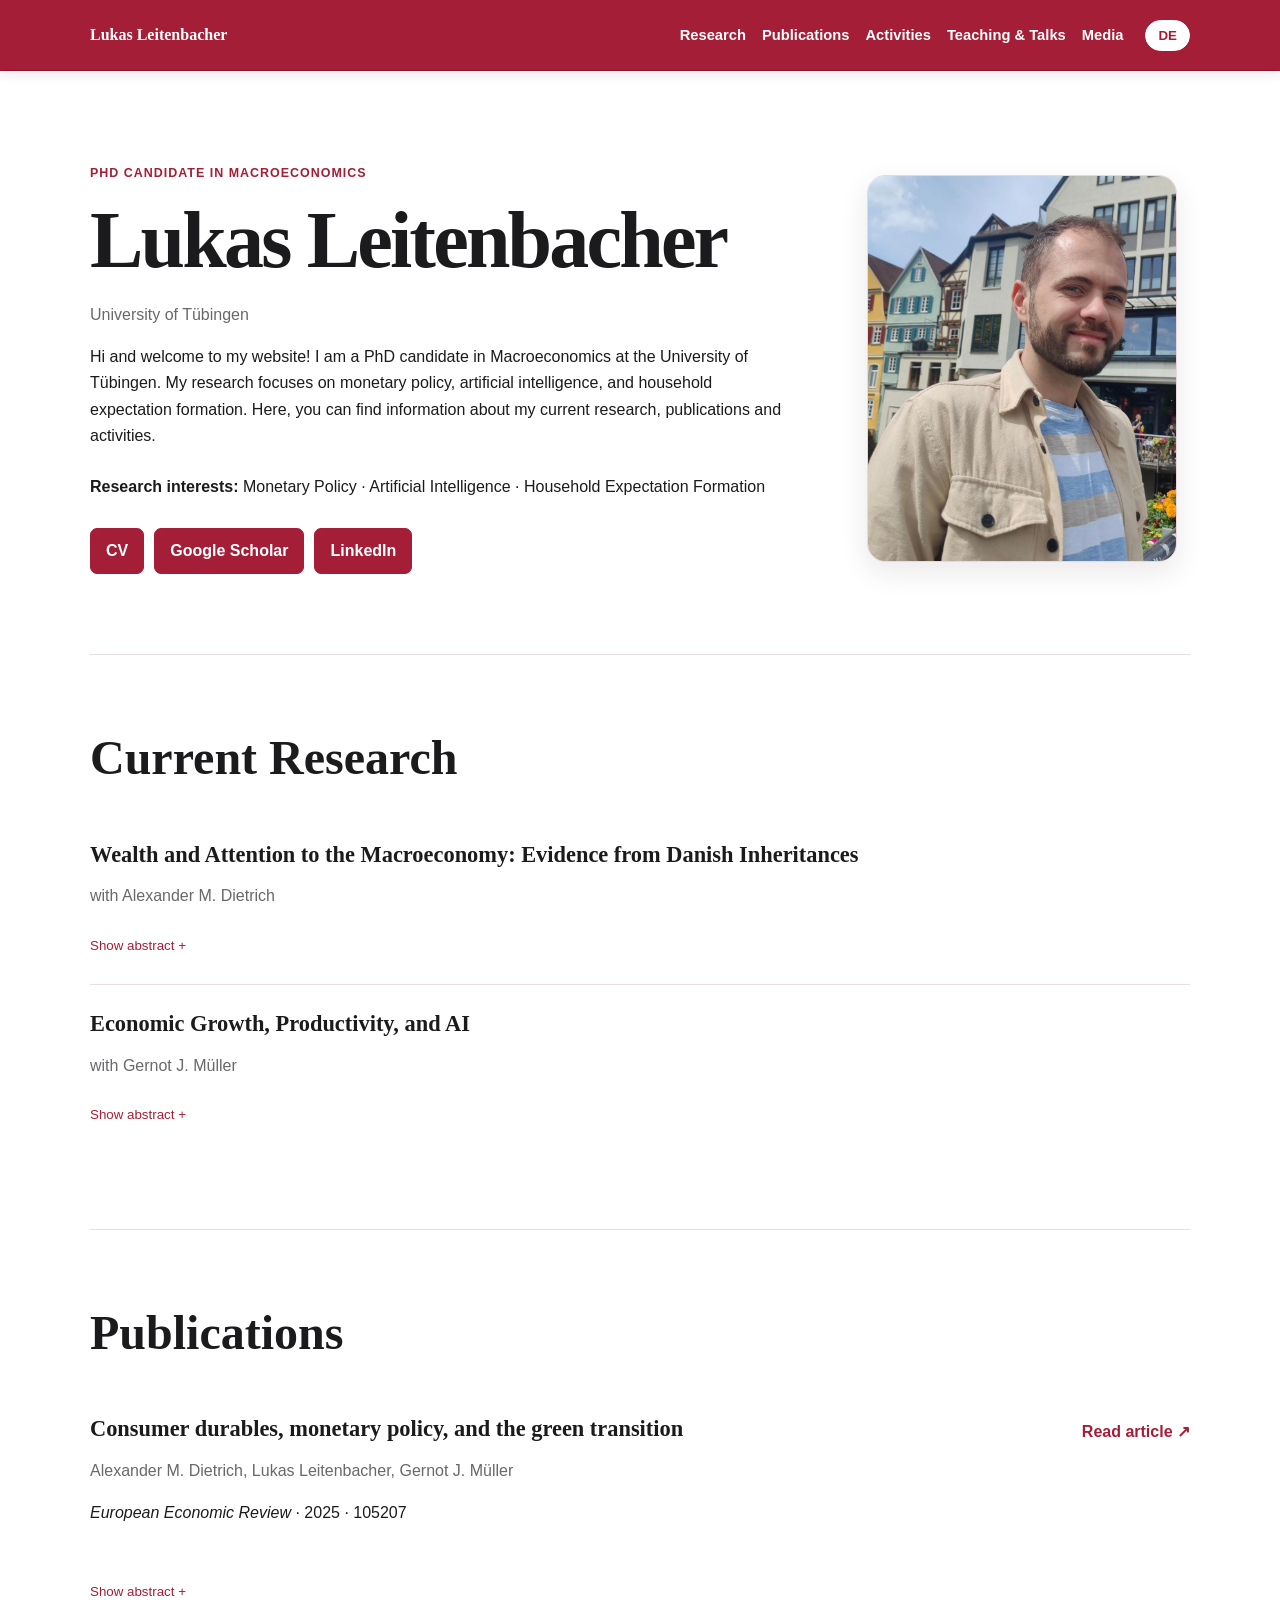
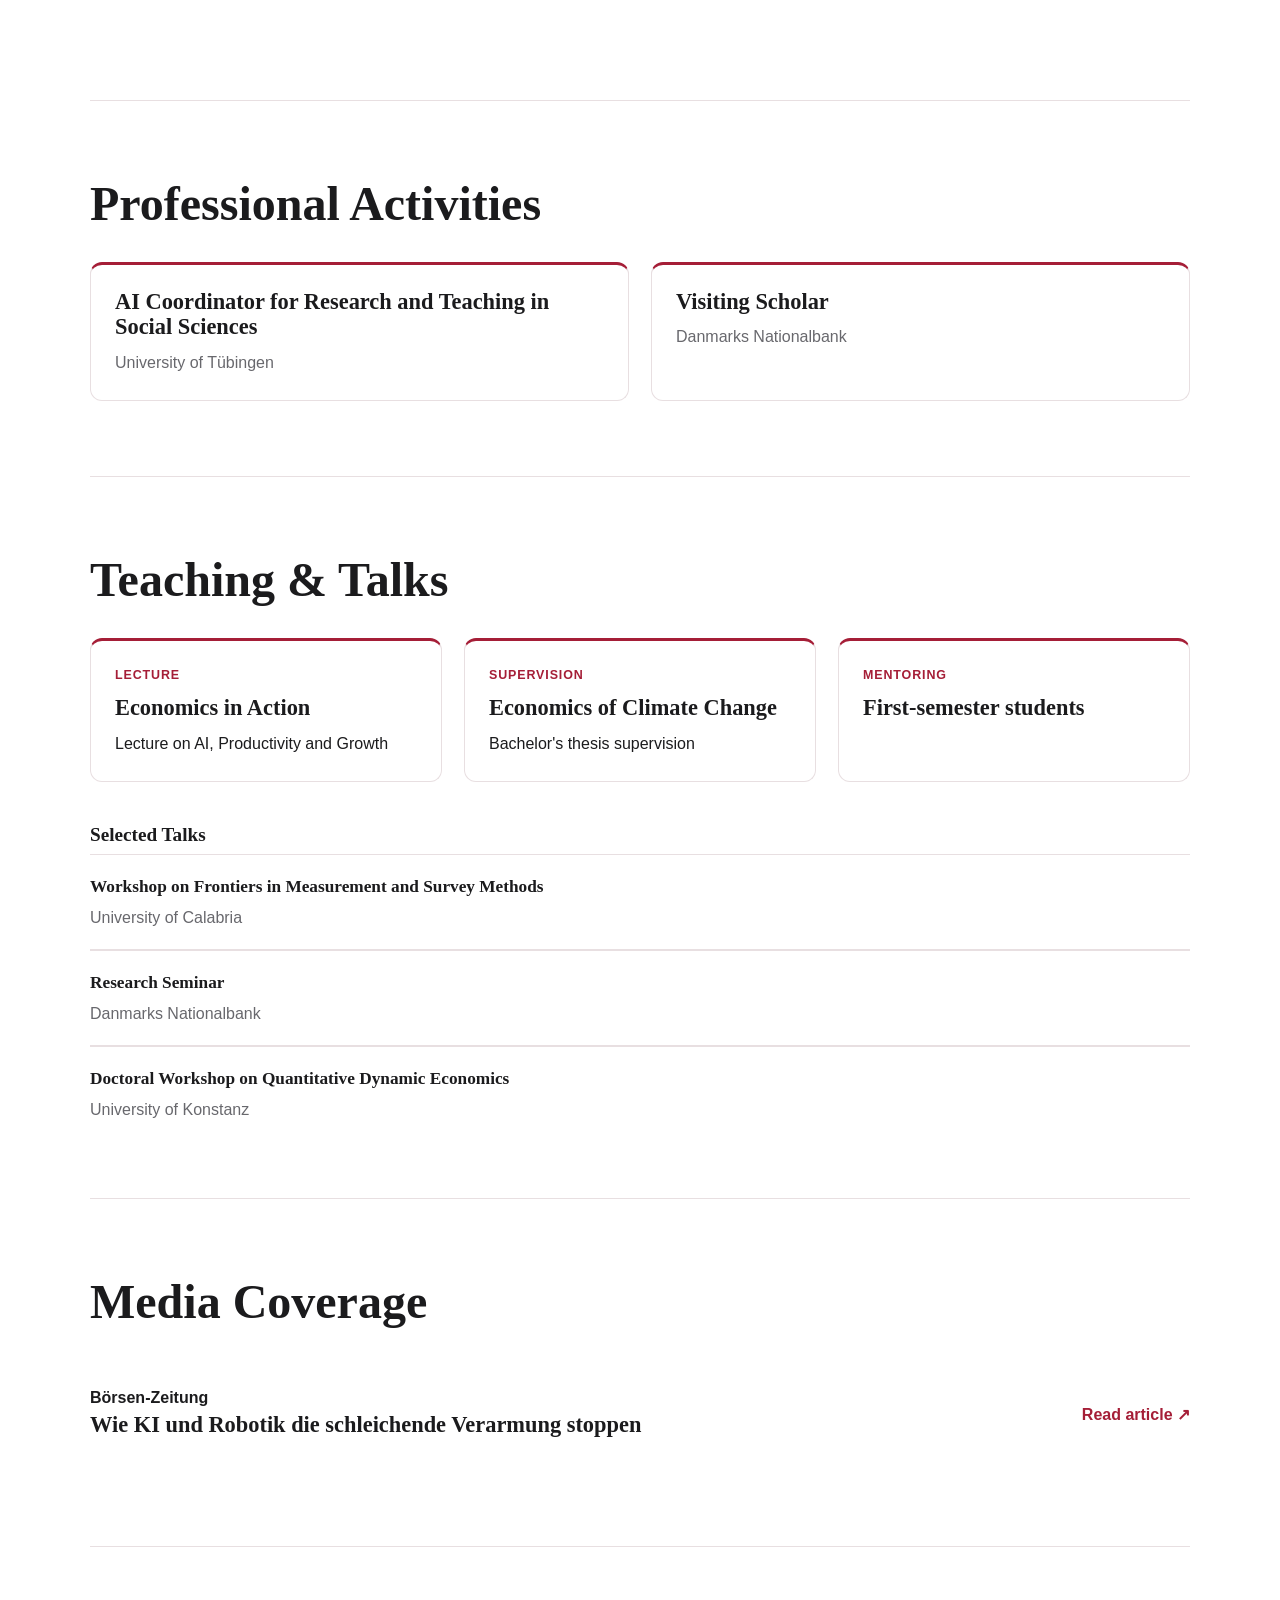
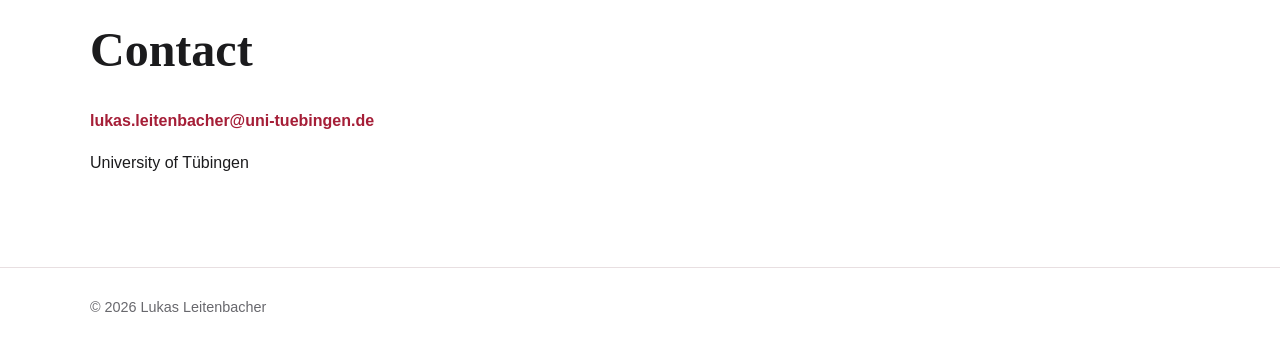
==== index.html @ 8b15e3e2 "Add files via upload" ====
<!DOCTYPE html><html lang="en"><head><meta charset="UTF-8"><meta name="viewport" content="width=device-width,initial-scale=1"><title>Lukas Leitenbacher | Macroeconomics</title><link rel="stylesheet" href="styles.css"></head><body><header><div class="wrap nav"><a class="brand" href="#top">Lukas Leitenbacher</a><nav><a href="#research" data-i18n="research">Research</a><a href="#publications" data-i18n="publications">Publications</a><a href="#activities" data-i18n="activitiesNav">Activities</a><a href="#teaching" data-i18n="teachingTalks">Teaching &amp; Talks</a><a href="#media" data-i18n="media">Media</a></nav><button id="lang">DE</button></div></header><main id="top"><section class="hero wrap"><div><p class="eyebrow" data-i18n="role">PhD Candidate in Macroeconomics</p><h1>Lukas Leitenbacher</h1><p class="muted" data-i18n="uni">University of Tübingen</p><p data-i18n="intro">Hi and welcome to my website! I am a PhD candidate in Macroeconomics at the University of Tübingen. My research focuses on monetary policy, artificial intelligence, and household expectation formation. Here, you can find information about my current research, publications and activities.</p><p class="interests"><strong data-i18n="interests">Research interests:</strong> <span data-i18n="i1">Monetary Policy</span> · <span data-i18n="i2">Artificial Intelligence</span> · <span data-i18n="i3">Household Expectation Formation</span></p><div class="buttons"><a class="btn primary" href="cv.pdf">CV</a><a class="btn primary" href="https://scholar.google.com/citations?user=tDDZ3VgAAAAJ&hl=de" target="_blank" rel="noopener noreferrer">Google Scholar</a><a class="btn primary" href="https://www.linkedin.com/in/lukas-leitenbacher/" target="_blank" rel="noopener noreferrer">LinkedIn</a></div></div><div class="photo"><img src="portrait.jpg" alt="Portrait of Lukas Leitenbacher"></div></section><section class="section wrap" id="research"><h2>Current Research</h2><article><h3>Wealth and Attention to the Macroeconomy: Evidence from Danish Inheritances</h3><p class="muted"><span data-i18n="with">with</span> Alexander M. Dietrich</p><button class="abstract-btn" data-i18n="show">Show abstract</button><div class="abstract" hidden><p class="en">Do wealthier households pay more attention to macroeconomic developments? This paper provides causal evidence on the role of personal wealth in shaping the accuracy of inflation forecasts. We combine household expectations data from Denmark with administrative records on wealth and exploit quasi-random variation in the timing of inheritances as an instrument for personal assets. Guided by a parsimonious rational inattention model, we interpret the size of inflation forecast errors as a proxy for households’ attention to inflation. Instrumental variable estimates show that exogenous, inheritance-related increases in assets reduce absolute forecast errors by about 0.3 percentage points. Our findings highlight wealth as a key determinant of heterogeneity in macroeconomic expectations formation with implications for monetary policy and household finance.</p><p class="de" hidden>Achten wohlhabende Haushalte stärker auf makroökonomische Entwicklungen? Diese Studie liefert kausale Evidenz dafür, wie persönliches Vermögen die Genauigkeit von Inflationserwartungen beeinflusst. Wir verbinden Haushaltsbefragungen aus Dänemark mit administrativen Vermögensdaten und nutzen quasi-zufällige Unterschiede im Zeitpunkt von Erbschaften als Instrument für das persönliche Vermögen. Auf Grundlage eines Modells rationaler Unaufmerksamkeit interpretieren wir die Größe von Inflationsprognosefehlern als Maß für die Aufmerksamkeit gegenüber Inflation. Die IV-Schätzungen zeigen, dass exogene, erbbedingte Vermögenszuwächse absolute Prognosefehler um etwa 0,3 Prozentpunkte reduzieren. Die Ergebnisse unterstreichen Vermögen als wichtigen Treiber heterogener makroökonomischer Erwartungsbildung – mit Implikationen für Geldpolitik und Haushaltsfinanzen.</p></div></article><article><h3>Economic Growth, Productivity, and AI</h3><p class="muted"><span data-i18n="with">with</span> Gernot J. Müller</p><button class="abstract-btn" data-i18n="show">Show abstract</button><div class="abstract" hidden><p class="en">We quantify the automation potential of artificial intelligence and its implications for long-run growth in Germany. Using large reasoning models and occupation-level task data, we project that 77% of current labor volume could be fully automated by AI until 2060. In an endogenous growth model, we show that continued automation is necessary to offset demographic headwinds and maintain current living standards, while restoring Germany&apos;s historical rate of per capita growth requires automation of about 3% per year. The AI-based projection exceeds this threshold, raising long-run growth above its historical trend and increasing GDP per capita by around 50% relative to a trend-recovery scenario.</p><p class="de" hidden>Wir quantifizieren das Automatisierungspotenzial künstlicher Intelligenz und dessen Auswirkungen auf das langfristige Wachstum in Deutschland. Mithilfe von KI-gestützten Reasoning-Modellen und tätigkeitsbezogener Berufsdaten prognostizieren wir, dass bis 2060 rund 77% des heutigen Arbeitsvolumens vollständig durch KI automatisierbar sind. In einem endogenen Wachstumsmodell zeigen wir, dass fortgesetzte Automatisierung notwendig ist, um demografischen Gegenwind auszugleichen und den heutigen Lebensstandard zu halten. Um Deutschlands historisches Pro-Kopf-Wachstum wieder zu erreichen, wäre eine Automatisierungsrate von etwa 3% pro Jahr erforderlich. Unsere KI-basierte Projektion liegt über dieser Schwelle und hebt das langfristige Wachstum über seinen historischen Trend; das BIP pro Kopf steigt dabei um rund 50% gegenüber einem Szenario bloßer Trendrückkehr.</p></div></article></section><section class="section wrap" id="publications"><h2 data-i18n="publications">Publications</h2><article class="publication-row"><div><h3>Consumer durables, monetary policy, and the green transition</h3><p class="muted">Alexander M. Dietrich, Lukas Leitenbacher, Gernot J. Müller</p><p><em>European Economic Review</em> · 2025 · 105207</p></div><a class="article-link" href="https://www.sciencedirect.com/science/article/pii/S0014292125002570" target="_blank" rel="noopener noreferrer" data-i18n="read">Read article ↗</a><button class="abstract-btn" data-i18n="show">Show abstract</button><div class="abstract" hidden><p class="en">As part of the green transition, the European cap-and-trade scheme for CO2 emissions will be extended to include consumer durables. We propose a New Keynesian model that features both “brown” and “green” durable goods, and show that if monetary policy follows a business-as-usual approach, the green transition will be inflationary, with headline inflation rising by up to 20 basis points. Monetary policy faces a tradeoff: strictly targeting headline inflation slows the green transition, as purchases of green durables are particularly sensitive to interest rates. We explore this tradeoff by comparing adjustment dynamics under a headline-inflation target and a core-inflation target.</p><p class="de" hidden>Im Zuge der grünen Transformation wird das europäische Emissionshandelssystem für CO<sub>2</sub> auf langlebige Konsumgüter ausgeweitet. Wir entwickeln ein neu-keynesianisches Modell mit „braunen“ (emissionsintensiven) und „grünen“ (umweltfreundlichen) langlebigen Gütern und zeigen, dass die grüne Transformation inflationär wirkt, wenn die Geldpolitik ihrem üblichen Reaktionsmuster folgt: Die Gesamtinflation steigt dabei um bis zu 20 Basispunkte. Für die Geldpolitik entsteht ein Zielkonflikt: Eine strikte Stabilisierung der Gesamtinflation verlangsamt die grüne Transformation, da die Nachfrage nach grünen langlebigen Gütern besonders zinssensitiv ist. Wir untersuchen diesen Zielkonflikt, indem wir die Anpassungsdynamik unter einem Ziel für Gesamtinflation mit jener unter einem Ziel für Kerninflation vergleichen.</p></div></article></section><section class="section wrap" id="activities"><h2 data-i18n="activities">Professional Activities</h2><div class="activity-grid"><article class="activity-card"><h3 data-i18n="aiRole">AI Coordinator for Research and Teaching in Social Sciences</h3><p class="muted" data-i18n="uni">University of Tübingen</p></article><article class="activity-card"><h3 data-i18n="visiting">Visiting Scholar</h3><p class="muted">Danmarks Nationalbank</p></article></div></section><section class="section wrap" id="teaching"><h2 data-i18n="teachingTalks">Teaching &amp; Talks</h2><div class="teaching-grid"><article class="teaching-card"><p class="teaching-label" data-i18n="lecture">Lecture</p><h3>Economics in Action</h3><p data-i18n="lectureDesc">Lecture on AI, Productivity and Growth</p></article><article class="teaching-card"><p class="teaching-label" data-i18n="supervision">Supervision</p><h3>Economics of Climate Change</h3><p data-i18n="supervisionDesc">Bachelor's thesis supervision</p></article><article class="teaching-card"><p class="teaching-label" data-i18n="mentoring">Mentoring</p><h3 data-i18n="mentoringTitle">First-semester students</h3></article></div><div class="talks-block"><h3 class="talks-heading" data-i18n="selectedTalks">Selected Talks</h3><div class="talk-list"><article class="talk-row"><div><strong>Workshop on Frontiers in Measurement and Survey Methods</strong><span>University of Calabria</span></div></article><article class="talk-row"><div><strong>Research Seminar</strong><span>Danmarks Nationalbank</span></div></article><article class="talk-row"><div><strong>Doctoral Workshop on Quantitative Dynamic Economics</strong><span>University of Konstanz</span></div></article></div></div></section><section class="section wrap" id="media"><h2 data-i18n="mediaCoverage">Media Coverage</h2><article class="media-row"><div><strong>Börsen-Zeitung</strong><h3><a href="https://www.boersen-zeitung.de/meinung-analyse/wie-ki-und-robotik-die-schleichende-verarmung-stoppen" target="_blank">Wie KI und Robotik die schleichende Verarmung stoppen</a></h3></div><a href="https://www.boersen-zeitung.de/meinung-analyse/wie-ki-und-robotik-die-schleichende-verarmung-stoppen" target="_blank" data-i18n="read">Read article ↗</a></article></section><section class="section wrap"><h2 data-i18n="contact">Contact</h2><p><a href="mailto:lukas.leitenbacher@uni-tuebingen.de">lukas.leitenbacher@uni-tuebingen.de</a></p><p data-i18n="uni">University of Tübingen</p></section></main><footer><div class="wrap">© 2026 Lukas Leitenbacher</div></footer><script src="script.js"></script></body></html>
---- styles.css ----
:root{--red:#a51e37;--red-dark:#86172c;--dark:#1b1b1d;--muted:#68686d;--line:#e8dfe1;--soft:#faf4f5}*{box-sizing:border-box}html{scroll-behavior:smooth}body{margin:0;font-family:Inter,-apple-system,BlinkMacSystemFont,"Segoe UI",sans-serif;color:var(--dark);line-height:1.65;background:#fff}.wrap{width:min(1100px,calc(100% - 40px));margin:auto}header{position:sticky;top:0;background:var(--red);border-bottom:1px solid var(--red-dark);z-index:10;box-shadow:0 2px 12px rgba(86,14,34,.12)}.nav{min-height:70px;display:flex;align-items:center;gap:22px}.brand{font-family:Georgia,serif;font-weight:700;text-decoration:none;margin-right:auto;color:#fff}.brand:visited{color:#fff}nav{display:flex;gap:16px;flex-wrap:wrap}nav a{color:#fff;text-decoration:none;font-size:.92rem;font-weight:700;transition:opacity .15s ease}nav a:visited{color:#fff}nav a:hover{color:#fff;opacity:.78}#lang{border:1px solid #fff;background:#fff;color:var(--red);font-weight:800;border-radius:999px;padding:7px 12px;cursor:pointer;transition:background .15s ease,color .15s ease}#lang:hover{background:transparent;color:#fff}.hero{display:grid;grid-template-columns:1.45fr .7fr;gap:70px;align-items:center;padding:92px 0 80px}.eyebrow{color:var(--red);font-weight:800;letter-spacing:.08em;text-transform:uppercase;font-size:.78rem;margin:0 0 10px}h1,h2,h3{font-family:Georgia,"Times New Roman",serif;line-height:1.15}h1{font-size:clamp(2.8rem,7vw,5rem);margin:0 0 10px;letter-spacing:-.035em}h2{font-size:clamp(2rem,4vw,3rem);margin:0 0 30px}h3{font-size:1.4rem;margin:0 0 8px}.muted{color:var(--muted)}.interests{margin-top:24px}.buttons{display:flex;gap:10px;flex-wrap:wrap;margin-top:28px}.btn{border:1px solid var(--red);border-radius:7px;padding:9px 15px;text-decoration:none;font-weight:700;color:var(--red);transition:background .15s ease,color .15s ease,border-color .15s ease}.btn:visited{color:var(--red)}.btn.primary{background:var(--red);border-color:var(--red);color:#fff}.btn.primary:visited{color:#fff}.btn.primary:hover{background:var(--red-dark);border-color:var(--red-dark);color:#fff}.photo{display:flex;justify-content:center}.photo img{display:block;width:min(100%,310px);aspect-ratio:4/5;object-fit:cover;object-position:center center;border-radius:18px;border:1px solid #ead7dc;box-shadow:0 10px 28px rgba(58,28,34,.10)}.section{padding:75px 0;border-top:1px solid var(--line)}article{padding:26px 0;border-top:1px solid var(--line)}article:first-of-type{border-top:0}h3 a,.media-row h3 a{color:var(--dark);text-decoration:none;transition:color .15s ease}h3 a:visited,.media-row h3 a:visited{color:var(--dark)}h3 a:hover,.media-row h3 a:hover{color:var(--red)}.abstract-btn{border:0;background:transparent;color:var(--red);font:700 1rem inherit;padding:0;margin-top:12px;cursor:pointer}.abstract-btn:after{content:" +"}.abstract-btn.open:after{content:" −"}.abstract{max-width:850px;margin-top:16px;padding:18px 20px;background:var(--soft);border-left:3px solid var(--red);border-radius:0 8px 8px 0}.abstract p{margin:0}.media-row{display:flex;justify-content:space-between;gap:30px;align-items:center}.media-row>a{color:var(--red);font-weight:700;text-decoration:none;white-space:nowrap}.media-row>a:visited{color:var(--red)}.media-row>a:hover{color:var(--red-dark)}section:last-of-type a[href^="mailto:"]{color:var(--red);text-decoration:none;font-weight:700}section:last-of-type a[href^="mailto:"]:visited{color:var(--red)}section:last-of-type a[href^="mailto:"]:hover{color:var(--red-dark)}footer{border-top:1px solid var(--line);padding:28px 0;color:var(--muted);font-size:.9rem}@media(max-width:900px){nav{display:none}.hero{grid-template-columns:1fr;gap:38px;padding-top:55px}.photo{justify-content:flex-start}.photo img{width:240px}.media-row{align-items:flex-start;flex-direction:column}}@media(max-width:560px){.wrap{width:min(1100px,calc(100% - 28px))}.section{padding:55px 0}.hero{padding-bottom:58px}}

.publication-row{display:grid;grid-template-columns:1fr auto;gap:30px;align-items:start}.publication-row .abstract-btn,.publication-row .abstract{grid-column:1/-1}.publication-row .abstract-btn{justify-self:start;text-align:left}.article-link{color:var(--red);font-weight:700;text-decoration:none;white-space:nowrap;padding-top:3px}.article-link:visited{color:var(--red)}.article-link:hover{color:var(--red-dark)}@media(max-width:900px){.publication-row{grid-template-columns:1fr}.publication-row .article-link{justify-self:start}.publication-row .abstract-btn,.publication-row .abstract{grid-column:1}}

.activity-grid{display:grid;grid-template-columns:repeat(2,minmax(0,1fr));gap:22px}.activity-card,.teaching-card{border:1px solid var(--line);border-radius:12px;padding:24px;background:#fff}.activity-card,.teaching-card{border-top:3px solid var(--red)}.activity-card h3,.teaching-card h3{margin-bottom:10px}.activity-card p,.teaching-card p{margin:0}.teaching-grid{display:grid;grid-template-columns:repeat(3,minmax(0,1fr));gap:22px}.teaching-label{color:var(--red);font-weight:800;text-transform:uppercase;letter-spacing:.07em;font-size:.78rem;margin-bottom:10px!important}.teaching-card{background:#fff}@media(max-width:900px){.activity-grid,.teaching-grid{grid-template-columns:1fr}}
.activity-card:first-of-type,.teaching-card:first-of-type{border-top:3px solid var(--red)}

.talks-block{margin-top:42px}.talks-heading{font-size:1.2rem;margin:0 0 8px;color:var(--dark)}.talk-list{border-top:1px solid var(--line)}.talk-row{padding:18px 0;border-bottom:1px solid var(--line)}.talk-row strong{display:block;font-family:Georgia,"Times New Roman",serif;font-size:1.08rem}.talk-row span{display:block;color:var(--muted);margin-top:3px}.talk-row:first-of-type{border-top:0}

.talk-row:last-child{border-bottom:0;padding-bottom:0}
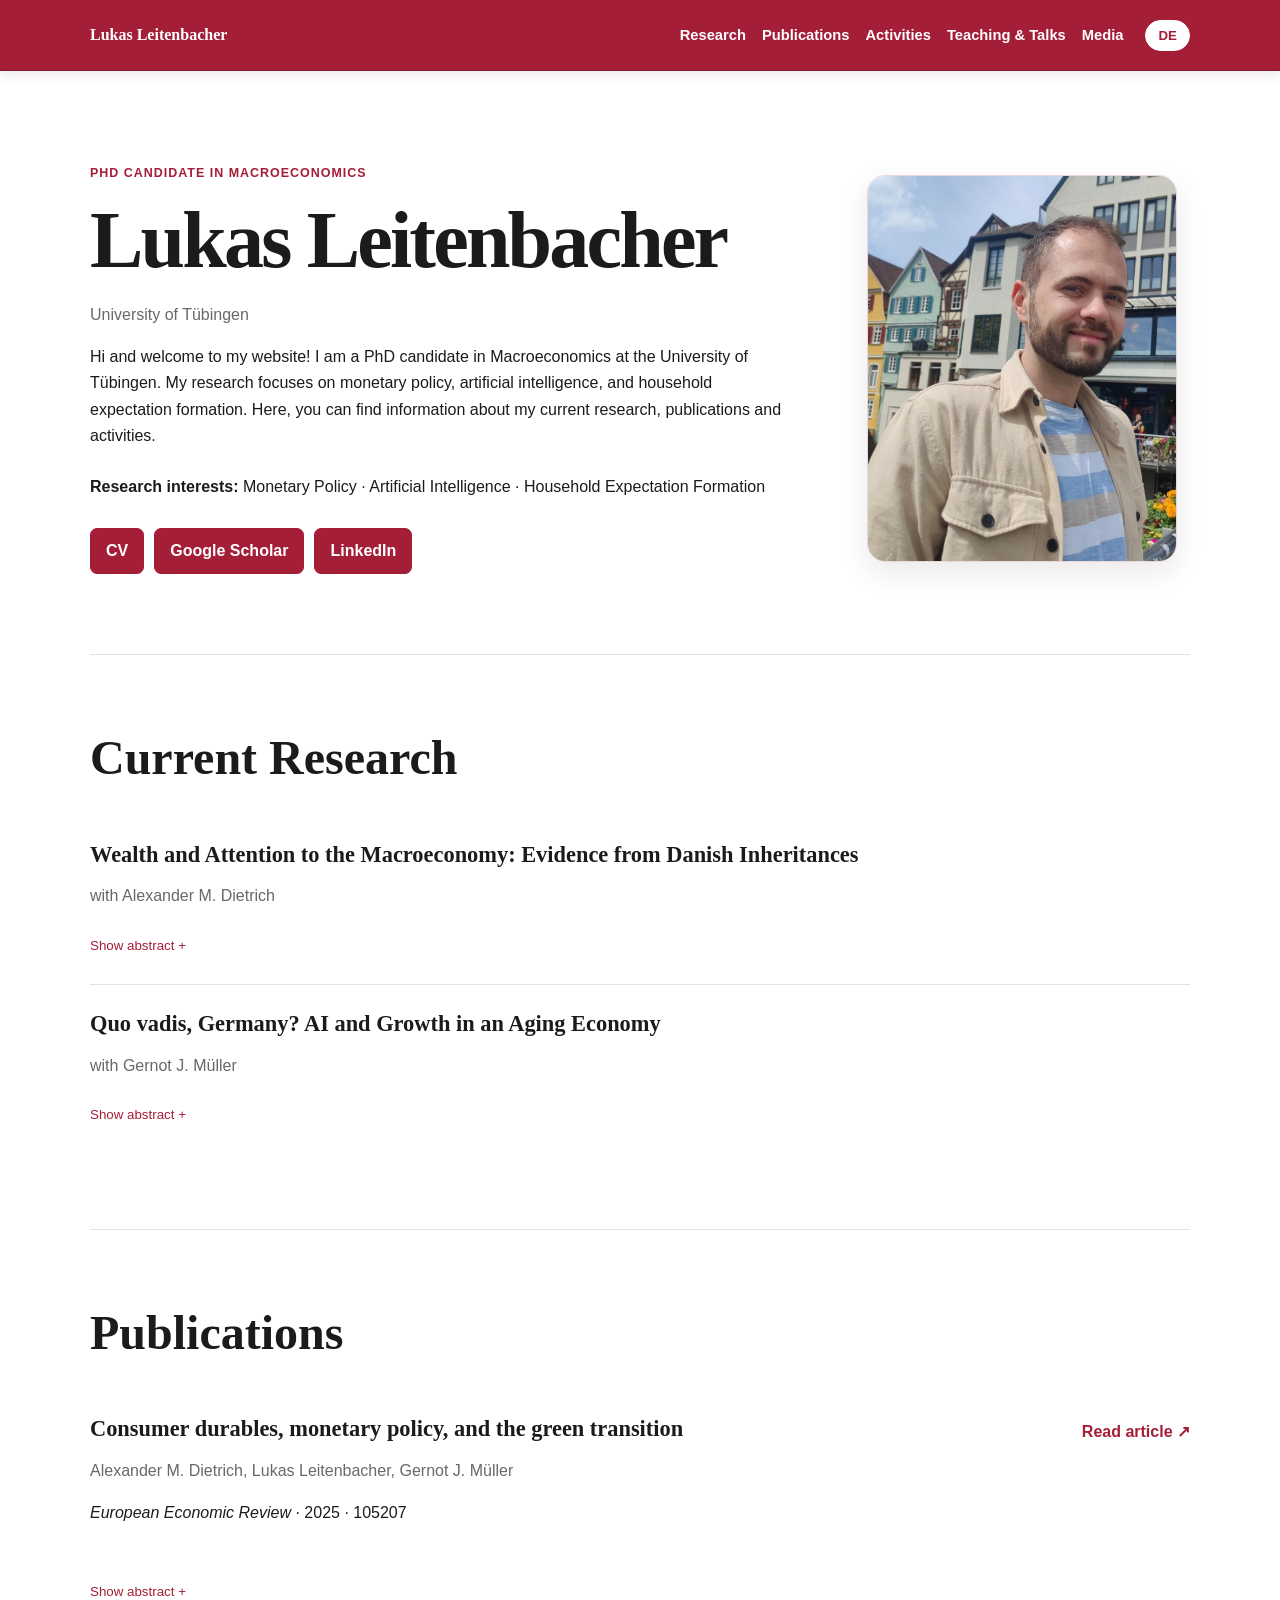
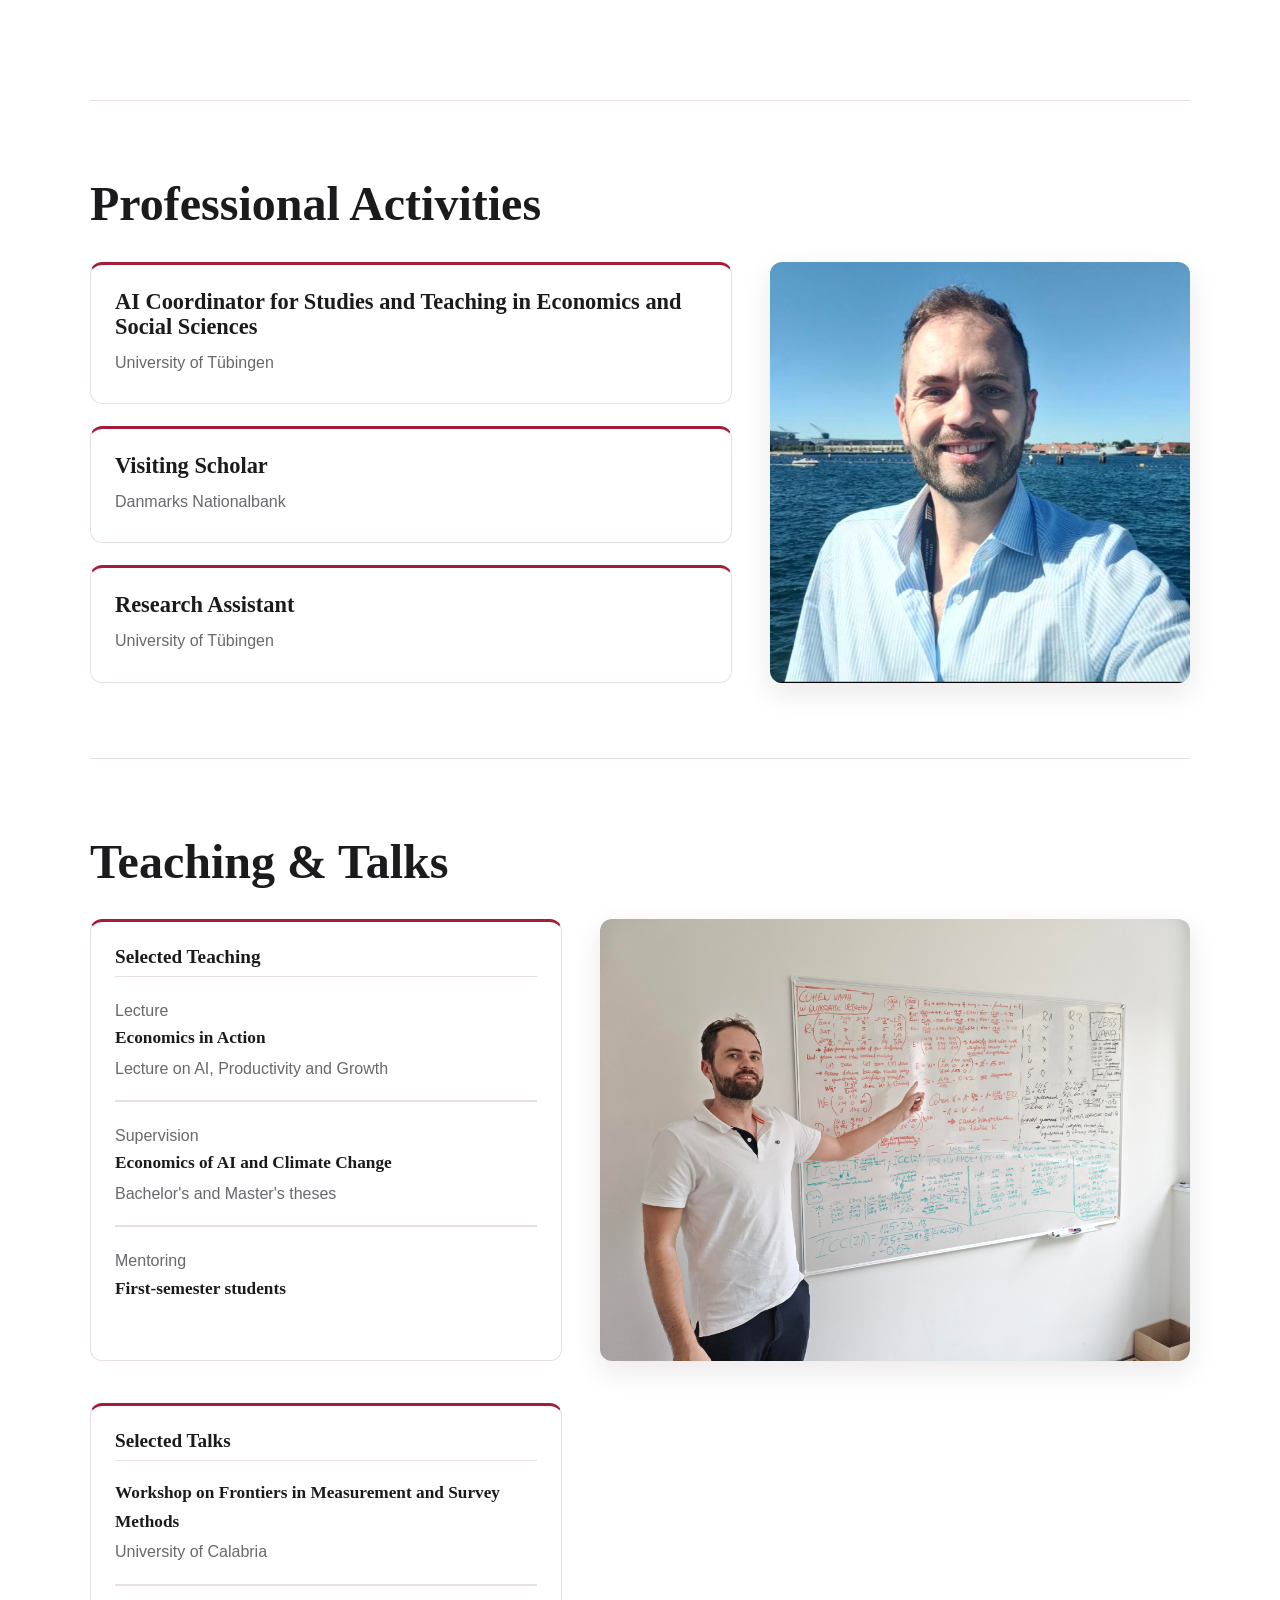
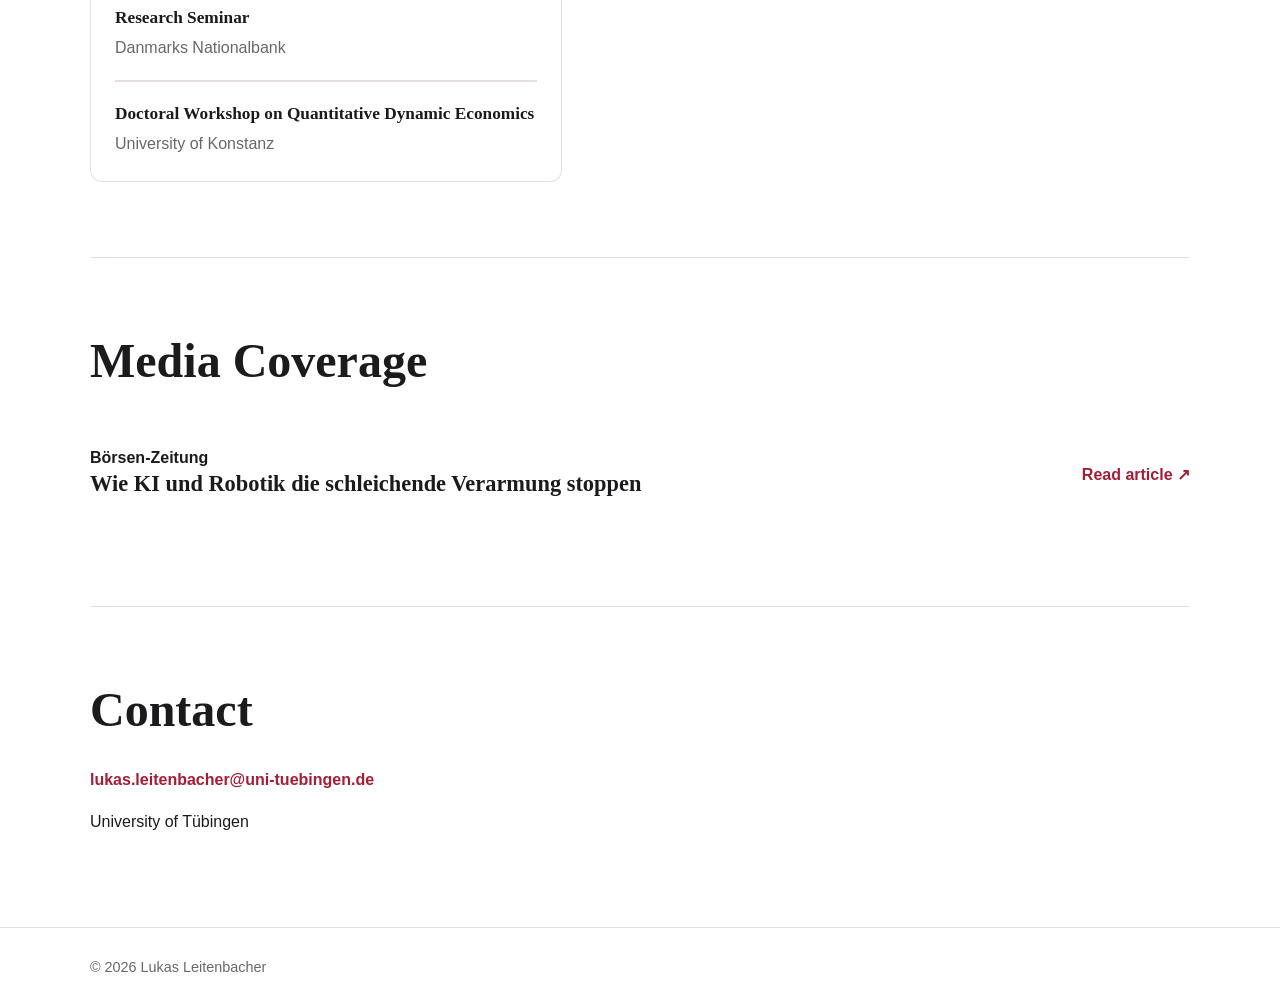
==== commit ddba6117: "Update website design and images" ====
--- a/index.html
+++ b/index.html
@@ -1 +1 @@
-<!DOCTYPE html><html lang="en"><head><meta charset="UTF-8"><meta name="viewport" content="width=device-width,initial-scale=1"><title>Lukas Leitenbacher | Macroeconomics</title><link rel="stylesheet" href="styles.css"></head><body><header><div class="wrap nav"><a class="brand" href="#top">Lukas Leitenbacher</a><nav><a href="#research" data-i18n="research">Research</a><a href="#publications" data-i18n="publications">Publications</a><a href="#activities" data-i18n="activitiesNav">Activities</a><a href="#teaching" data-i18n="teachingTalks">Teaching &amp; Talks</a><a href="#media" data-i18n="media">Media</a></nav><button id="lang">DE</button></div></header><main id="top"><section class="hero wrap"><div><p class="eyebrow" data-i18n="role">PhD Candidate in Macroeconomics</p><h1>Lukas Leitenbacher</h1><p class="muted" data-i18n="uni">University of Tübingen</p><p data-i18n="intro">Hi and welcome to my website! I am a PhD candidate in Macroeconomics at the University of Tübingen. My research focuses on monetary policy, artificial intelligence, and household expectation formation. Here, you can find information about my current research, publications and activities.</p><p class="interests"><strong data-i18n="interests">Research interests:</strong> <span data-i18n="i1">Monetary Policy</span> · <span data-i18n="i2">Artificial Intelligence</span> · <span data-i18n="i3">Household Expectation Formation</span></p><div class="buttons"><a class="btn primary" href="cv.pdf">CV</a><a class="btn primary" href="https://scholar.google.com/citations?user=tDDZ3VgAAAAJ&hl=de" target="_blank" rel="noopener noreferrer">Google Scholar</a><a class="btn primary" href="https://www.linkedin.com/in/lukas-leitenbacher/" target="_blank" rel="noopener noreferrer">LinkedIn</a></div></div><div class="photo"><img src="portrait.jpg" alt="Portrait of Lukas Leitenbacher"></div></section><section class="section wrap" id="research"><h2>Current Research</h2><article><h3>Wealth and Attention to the Macroeconomy: Evidence from Danish Inheritances</h3><p class="muted"><span data-i18n="with">with</span> Alexander M. Dietrich</p><button class="abstract-btn" data-i18n="show">Show abstract</button><div class="abstract" hidden><p class="en">Do wealthier households pay more attention to macroeconomic developments? This paper provides causal evidence on the role of personal wealth in shaping the accuracy of inflation forecasts. We combine household expectations data from Denmark with administrative records on wealth and exploit quasi-random variation in the timing of inheritances as an instrument for personal assets. Guided by a parsimonious rational inattention model, we interpret the size of inflation forecast errors as a proxy for households’ attention to inflation. Instrumental variable estimates show that exogenous, inheritance-related increases in assets reduce absolute forecast errors by about 0.3 percentage points. Our findings highlight wealth as a key determinant of heterogeneity in macroeconomic expectations formation with implications for monetary policy and household finance.</p><p class="de" hidden>Achten wohlhabende Haushalte stärker auf makroökonomische Entwicklungen? Diese Studie liefert kausale Evidenz dafür, wie persönliches Vermögen die Genauigkeit von Inflationserwartungen beeinflusst. Wir verbinden Haushaltsbefragungen aus Dänemark mit administrativen Vermögensdaten und nutzen quasi-zufällige Unterschiede im Zeitpunkt von Erbschaften als Instrument für das persönliche Vermögen. Auf Grundlage eines Modells rationaler Unaufmerksamkeit interpretieren wir die Größe von Inflationsprognosefehlern als Maß für die Aufmerksamkeit gegenüber Inflation. Die IV-Schätzungen zeigen, dass exogene, erbbedingte Vermögenszuwächse absolute Prognosefehler um etwa 0,3 Prozentpunkte reduzieren. Die Ergebnisse unterstreichen Vermögen als wichtigen Treiber heterogener makroökonomischer Erwartungsbildung – mit Implikationen für Geldpolitik und Haushaltsfinanzen.</p></div></article><article><h3>Economic Growth, Productivity, and AI</h3><p class="muted"><span data-i18n="with">with</span> Gernot J. Müller</p><button class="abstract-btn" data-i18n="show">Show abstract</button><div class="abstract" hidden><p class="en">We quantify the automation potential of artificial intelligence and its implications for long-run growth in Germany. Using large reasoning models and occupation-level task data, we project that 77% of current labor volume could be fully automated by AI until 2060. In an endogenous growth model, we show that continued automation is necessary to offset demographic headwinds and maintain current living standards, while restoring Germany&apos;s historical rate of per capita growth requires automation of about 3% per year. The AI-based projection exceeds this threshold, raising long-run growth above its historical trend and increasing GDP per capita by around 50% relative to a trend-recovery scenario.</p><p class="de" hidden>Wir quantifizieren das Automatisierungspotenzial künstlicher Intelligenz und dessen Auswirkungen auf das langfristige Wachstum in Deutschland. Mithilfe von KI-gestützten Reasoning-Modellen und tätigkeitsbezogener Berufsdaten prognostizieren wir, dass bis 2060 rund 77% des heutigen Arbeitsvolumens vollständig durch KI automatisierbar sind. In einem endogenen Wachstumsmodell zeigen wir, dass fortgesetzte Automatisierung notwendig ist, um demografischen Gegenwind auszugleichen und den heutigen Lebensstandard zu halten. Um Deutschlands historisches Pro-Kopf-Wachstum wieder zu erreichen, wäre eine Automatisierungsrate von etwa 3% pro Jahr erforderlich. Unsere KI-basierte Projektion liegt über dieser Schwelle und hebt das langfristige Wachstum über seinen historischen Trend; das BIP pro Kopf steigt dabei um rund 50% gegenüber einem Szenario bloßer Trendrückkehr.</p></div></article></section><section class="section wrap" id="publications"><h2 data-i18n="publications">Publications</h2><article class="publication-row"><div><h3>Consumer durables, monetary policy, and the green transition</h3><p class="muted">Alexander M. Dietrich, Lukas Leitenbacher, Gernot J. Müller</p><p><em>European Economic Review</em> · 2025 · 105207</p></div><a class="article-link" href="https://www.sciencedirect.com/science/article/pii/S0014292125002570" target="_blank" rel="noopener noreferrer" data-i18n="read">Read article ↗</a><button class="abstract-btn" data-i18n="show">Show abstract</button><div class="abstract" hidden><p class="en">As part of the green transition, the European cap-and-trade scheme for CO2 emissions will be extended to include consumer durables. We propose a New Keynesian model that features both “brown” and “green” durable goods, and show that if monetary policy follows a business-as-usual approach, the green transition will be inflationary, with headline inflation rising by up to 20 basis points. Monetary policy faces a tradeoff: strictly targeting headline inflation slows the green transition, as purchases of green durables are particularly sensitive to interest rates. We explore this tradeoff by comparing adjustment dynamics under a headline-inflation target and a core-inflation target.</p><p class="de" hidden>Im Zuge der grünen Transformation wird das europäische Emissionshandelssystem für CO<sub>2</sub> auf langlebige Konsumgüter ausgeweitet. Wir entwickeln ein neu-keynesianisches Modell mit „braunen“ (emissionsintensiven) und „grünen“ (umweltfreundlichen) langlebigen Gütern und zeigen, dass die grüne Transformation inflationär wirkt, wenn die Geldpolitik ihrem üblichen Reaktionsmuster folgt: Die Gesamtinflation steigt dabei um bis zu 20 Basispunkte. Für die Geldpolitik entsteht ein Zielkonflikt: Eine strikte Stabilisierung der Gesamtinflation verlangsamt die grüne Transformation, da die Nachfrage nach grünen langlebigen Gütern besonders zinssensitiv ist. Wir untersuchen diesen Zielkonflikt, indem wir die Anpassungsdynamik unter einem Ziel für Gesamtinflation mit jener unter einem Ziel für Kerninflation vergleichen.</p></div></article></section><section class="section wrap" id="activities"><h2 data-i18n="activities">Professional Activities</h2><div class="activity-grid"><article class="activity-card"><h3 data-i18n="aiRole">AI Coordinator for Research and Teaching in Social Sciences</h3><p class="muted" data-i18n="uni">University of Tübingen</p></article><article class="activity-card"><h3 data-i18n="visiting">Visiting Scholar</h3><p class="muted">Danmarks Nationalbank</p></article></div></section><section class="section wrap" id="teaching"><h2 data-i18n="teachingTalks">Teaching &amp; Talks</h2><div class="teaching-grid"><article class="teaching-card"><p class="teaching-label" data-i18n="lecture">Lecture</p><h3>Economics in Action</h3><p data-i18n="lectureDesc">Lecture on AI, Productivity and Growth</p></article><article class="teaching-card"><p class="teaching-label" data-i18n="supervision">Supervision</p><h3>Economics of Climate Change</h3><p data-i18n="supervisionDesc">Bachelor's thesis supervision</p></article><article class="teaching-card"><p class="teaching-label" data-i18n="mentoring">Mentoring</p><h3 data-i18n="mentoringTitle">First-semester students</h3></article></div><div class="talks-block"><h3 class="talks-heading" data-i18n="selectedTalks">Selected Talks</h3><div class="talk-list"><article class="talk-row"><div><strong>Workshop on Frontiers in Measurement and Survey Methods</strong><span>University of Calabria</span></div></article><article class="talk-row"><div><strong>Research Seminar</strong><span>Danmarks Nationalbank</span></div></article><article class="talk-row"><div><strong>Doctoral Workshop on Quantitative Dynamic Economics</strong><span>University of Konstanz</span></div></article></div></div></section><section class="section wrap" id="media"><h2 data-i18n="mediaCoverage">Media Coverage</h2><article class="media-row"><div><strong>Börsen-Zeitung</strong><h3><a href="https://www.boersen-zeitung.de/meinung-analyse/wie-ki-und-robotik-die-schleichende-verarmung-stoppen" target="_blank">Wie KI und Robotik die schleichende Verarmung stoppen</a></h3></div><a href="https://www.boersen-zeitung.de/meinung-analyse/wie-ki-und-robotik-die-schleichende-verarmung-stoppen" target="_blank" data-i18n="read">Read article ↗</a></article></section><section class="section wrap"><h2 data-i18n="contact">Contact</h2><p><a href="mailto:lukas.leitenbacher@uni-tuebingen.de">lukas.leitenbacher@uni-tuebingen.de</a></p><p data-i18n="uni">University of Tübingen</p></section></main><footer><div class="wrap">© 2026 Lukas Leitenbacher</div></footer><script src="script.js"></script></body></html>
+<!DOCTYPE html><html lang="en"><head><meta charset="UTF-8"><meta name="viewport" content="width=device-width,initial-scale=1"><title>Lukas Leitenbacher | Macroeconomics</title><link rel="stylesheet" href="styles.css"><link rel="icon" type="image/png" href="Fuchs_Website.png"></head><body><header><div class="wrap nav"><a class="brand" href="#top">Lukas Leitenbacher</a><nav><a href="#research" data-i18n="research">Research</a><a href="#publications" data-i18n="publications">Publications</a><a href="#activities" data-i18n="activitiesNav">Activities</a><a href="#teaching" data-i18n="teachingTalks">Teaching &amp; Talks</a><a href="#media" data-i18n="media">Media</a></nav><button id="lang">DE</button></div></header><main id="top"><section class="hero wrap"><div class="hero-content"><div class="hero-heading"><p class="eyebrow" data-i18n="role">PhD Candidate in Macroeconomics</p><h1>Lukas Leitenbacher</h1><p class="muted" data-i18n="uni">University of Tübingen</p></div><div class="hero-intro"><p data-i18n="intro">Hi and welcome to my website! I am a PhD candidate in Macroeconomics at the University of Tübingen. My research focuses on monetary policy, artificial intelligence, and household expectation formation. Here, you can find information about my current research, publications and activities.</p><p class="interests"><strong data-i18n="interests">Research interests:</strong> <span data-i18n="i1">Monetary Policy</span> · <span data-i18n="i2">Artificial Intelligence</span> · <span data-i18n="i3">Household Expectation Formation</span></p><div class="buttons"><a class="btn primary" href="cv.pdf">CV</a><a class="btn primary" href="https://scholar.google.com/citations?user=tDDZ3VgAAAAJ&hl=de" target="_blank" rel="noopener noreferrer">Google Scholar</a><a class="btn primary" href="https://www.linkedin.com/in/lukas-leitenbacher/" target="_blank" rel="noopener noreferrer">LinkedIn</a></div></div></div><div class="photo"><img src="portrait.jpg" alt="Portrait of Lukas Leitenbacher"></div></section><section class="section wrap" id="research"><h2>Current Research</h2><article><h3>Wealth and Attention to the Macroeconomy: Evidence from Danish Inheritances</h3><p class="muted"><span data-i18n="with">with</span> Alexander M. Dietrich</p><button class="abstract-btn" data-i18n="show">Show abstract</button><div class="abstract" hidden><p class="en">Do wealthier households pay more attention to macroeconomic developments? This paper provides causal evidence on the role of personal wealth in shaping the accuracy of inflation forecasts. We combine household expectations data from Denmark with administrative records on wealth and exploit quasi-random variation in the timing of inheritances as an instrument for personal assets. Guided by a parsimonious rational inattention model, we interpret the size of inflation forecast errors as a proxy for households’ attention to inflation. Instrumental variable estimates show that exogenous, inheritance-related increases in assets reduce absolute forecast errors by about 0.3 percentage points. Our findings highlight wealth as a key determinant of heterogeneity in macroeconomic expectations formation with implications for monetary policy and household finance.</p><p class="de" hidden>Achten wohlhabende Haushalte stärker auf makroökonomische Entwicklungen? Diese Studie liefert kausale Evidenz dafür, wie persönliches Vermögen die Genauigkeit von Inflationserwartungen beeinflusst. Wir verbinden Haushaltsbefragungen aus Dänemark mit administrativen Vermögensdaten und nutzen quasi-zufällige Unterschiede im Zeitpunkt von Erbschaften als Instrument für das persönliche Vermögen. Auf Grundlage eines Modells rationaler Unaufmerksamkeit interpretieren wir die Größe von Inflationsprognosefehlern als Maß für die Aufmerksamkeit gegenüber Inflation. Die IV-Schätzungen zeigen, dass exogene, erbbedingte Vermögenszuwächse absolute Prognosefehler um etwa 0,3 Prozentpunkte reduzieren. Die Ergebnisse unterstreichen Vermögen als wichtigen Treiber heterogener makroökonomischer Erwartungsbildung – mit Implikationen für Geldpolitik und Haushaltsfinanzen.</p></div></article><article><h3>Quo vadis, Germany? AI and Growth in an Aging Economy</h3><p class="muted"><span data-i18n="with">with</span> Gernot J. Müller</p><button class="abstract-btn" data-i18n="show">Show abstract</button><div class="abstract" hidden><p class="en">We quantify the automation potential of artificial intelligence and its implications for long-run growth in Germany. Using large reasoning models and occupation-level task data, we project that 77% of current labor volume could be fully automated by AI until 2060. In an endogenous growth model, we show that continued automation is necessary to offset demographic headwinds and maintain current living standards, while restoring Germany&apos;s historical rate of per capita growth requires automation of about 3% per year. The AI-based projection exceeds this threshold, raising long-run growth above its historical trend and increasing GDP per capita by around 50% relative to a trend-recovery scenario.</p><p class="de" hidden>Wir quantifizieren das Automatisierungspotenzial künstlicher Intelligenz und dessen Auswirkungen auf das langfristige Wachstum in Deutschland. Mithilfe von KI-gestützten Reasoning-Modellen und tätigkeitsbezogener Berufsdaten prognostizieren wir, dass bis 2060 rund 77% des heutigen Arbeitsvolumens vollständig durch KI automatisierbar sind. In einem endogenen Wachstumsmodell zeigen wir, dass fortgesetzte Automatisierung notwendig ist, um demografischen Gegenwind auszugleichen und den heutigen Lebensstandard zu halten. Um Deutschlands historisches Pro-Kopf-Wachstum wieder zu erreichen, wäre eine Automatisierungsrate von etwa 3% pro Jahr erforderlich. Unsere KI-basierte Projektion liegt über dieser Schwelle und hebt das langfristige Wachstum über seinen historischen Trend; das BIP pro Kopf steigt dabei um rund 50% gegenüber einem Szenario bloßer Trendrückkehr.</p></div></article></section><section class="section wrap" id="publications"><h2 data-i18n="publications">Publications</h2><article class="publication-row"><div><h3>Consumer durables, monetary policy, and the green transition</h3><p class="muted">Alexander M. Dietrich, Lukas Leitenbacher, Gernot J. Müller</p><p><em>European Economic Review</em> · 2025 · 105207</p></div><a class="article-link" href="https://www.sciencedirect.com/science/article/pii/S0014292125002570" target="_blank" rel="noopener noreferrer" data-i18n="read">Read article ↗</a><button class="abstract-btn" data-i18n="show">Show abstract</button><div class="abstract" hidden><p class="en">As part of the green transition, the European cap-and-trade scheme for CO<sub>2</sub> emissions will be extended to include consumer durables. We propose a New Keynesian model that features both “brown” and “green” durable goods, and show that if monetary policy follows a business-as-usual approach, the green transition will be inflationary, with headline inflation rising by up to 20 basis points. Monetary policy faces a tradeoff: strictly targeting headline inflation slows the green transition, as purchases of green durables are particularly sensitive to interest rates. We explore this tradeoff by comparing adjustment dynamics under a headline-inflation target and a core-inflation target.</p><p class="de" hidden>Im Zuge der grünen Transformation wird das europäische Emissionshandelssystem für CO<sub>2</sub> auf langlebige Konsumgüter ausgeweitet. Wir entwickeln ein neu-keynesianisches Modell mit „braunen“ (emissionsintensiven) und „grünen“ (umweltfreundlichen) langlebigen Gütern und zeigen, dass die grüne Transformation inflationär wirkt, wenn die Geldpolitik ihrem üblichen Reaktionsmuster folgt: Die Gesamtinflation steigt dabei um bis zu 20 Basispunkte. Für die Geldpolitik entsteht ein Zielkonflikt: Eine strikte Stabilisierung der Gesamtinflation verlangsamt die grüne Transformation, da die Nachfrage nach grünen langlebigen Gütern besonders zinssensitiv ist. Wir untersuchen diesen Zielkonflikt, indem wir die Anpassungsdynamik unter einem Ziel für Gesamtinflation mit jener unter einem Ziel für Kerninflation vergleichen.</p></div></article></section><section class="section wrap" id="activities"><h2 data-i18n="activities">Professional Activities</h2><div class="activities-layout"><div class="activity-grid"><article class="activity-card"><h3 data-i18n="aiRole">AI Coordinator for Studies and Teaching in Economics and Social Sciences</h3><p class="muted" data-i18n="uni">University of Tübingen</p></article><article class="activity-card"><h3 data-i18n="visiting">Visiting Scholar</h3><p class="muted">Danmarks Nationalbank</p></article><article class="activity-card"><h3 data-i18n="researchAssistant">Research Assistant</h3><p class="muted" data-i18n="uni">University of Tübingen</p></article></div><figure class="activity-photo"><img src="media/professional-activities.jpg" alt="Lukas Leitenbacher by the waterfront in Copenhagen" width="1280" height="1283" loading="lazy" decoding="async"></figure></div></section><section class="section wrap" id="teaching"><h2 data-i18n="teachingTalks">Teaching &amp; Talks</h2><div class="teaching-layout"><div class="teaching-content"><div class="teaching-block"><h3 class="talks-heading" data-i18n="selectedTeaching">Selected Teaching</h3><div class="talk-list"><article class="talk-row"><div><span data-i18n="lecture">Lecture</span><strong>Economics in Action</strong><span data-i18n="lectureDesc">Lecture on AI, Productivity and Growth</span></div></article><article class="talk-row"><div><span data-i18n="supervision">Supervision</span><strong data-i18n="supervisionTitle">Economics of AI and Climate Change</strong><span data-i18n="supervisionDesc">Bachelor's and Master's theses</span></div></article><article class="talk-row"><div><span data-i18n="mentoring">Mentoring</span><strong data-i18n="mentoringTitle">First-semester students</strong></div></article></div></div><div class="talks-block"><h3 class="talks-heading" data-i18n="selectedTalks">Selected Talks</h3><div class="talk-list"><article class="talk-row"><div><strong>Workshop on Frontiers in Measurement and Survey Methods</strong><span>University of Calabria</span></div></article><article class="talk-row"><div><strong>Research Seminar</strong><span>Danmarks Nationalbank</span></div></article><article class="talk-row"><div><strong>Doctoral Workshop on Quantitative Dynamic Economics</strong><span>University of Konstanz</span></div></article></div></div></div><figure class="teaching-photo"><img src="media/teaching-talks.jpg" alt="Lukas Leitenbacher explaining statistical methods at a whiteboard" width="2048" height="1536" loading="lazy" decoding="async"></figure></div></section><section class="section wrap" id="media"><h2 data-i18n="mediaCoverage">Media Coverage</h2><article class="media-row"><div><strong>Börsen-Zeitung</strong><h3>Wie KI und Robotik die schleichende Verarmung stoppen</h3></div><a href="https://www.boersen-zeitung.de/meinung-analyse/wie-ki-und-robotik-die-schleichende-verarmung-stoppen" target="_blank" data-i18n="read">Read article ↗</a></article></section><section class="section wrap"><h2 data-i18n="contact">Contact</h2><p><a href="mailto:lukas.leitenbacher@uni-tuebingen.de">lukas.leitenbacher@uni-tuebingen.de</a></p><p data-i18n="uni">University of Tübingen</p></section></main><footer><div class="wrap">© 2026 Lukas Leitenbacher</div></footer><script src="script.js"></script></body></html>
--- a/styles.css
+++ b/styles.css
@@ -1,11 +1,28 @@
 
-:root{--red:#a51e37;--red-dark:#86172c;--dark:#1b1b1d;--muted:#68686d;--line:#e8dfe1;--soft:#faf4f5}*{box-sizing:border-box}html{scroll-behavior:smooth}body{margin:0;font-family:Inter,-apple-system,BlinkMacSystemFont,"Segoe UI",sans-serif;color:var(--dark);line-height:1.65;background:#fff}.wrap{width:min(1100px,calc(100% - 40px));margin:auto}header{position:sticky;top:0;background:var(--red);border-bottom:1px solid var(--red-dark);z-index:10;box-shadow:0 2px 12px rgba(86,14,34,.12)}.nav{min-height:70px;display:flex;align-items:center;gap:22px}.brand{font-family:Georgia,serif;font-weight:700;text-decoration:none;margin-right:auto;color:#fff}.brand:visited{color:#fff}nav{display:flex;gap:16px;flex-wrap:wrap}nav a{color:#fff;text-decoration:none;font-size:.92rem;font-weight:700;transition:opacity .15s ease}nav a:visited{color:#fff}nav a:hover{color:#fff;opacity:.78}#lang{border:1px solid #fff;background:#fff;color:var(--red);font-weight:800;border-radius:999px;padding:7px 12px;cursor:pointer;transition:background .15s ease,color .15s ease}#lang:hover{background:transparent;color:#fff}.hero{display:grid;grid-template-columns:1.45fr .7fr;gap:70px;align-items:center;padding:92px 0 80px}.eyebrow{color:var(--red);font-weight:800;letter-spacing:.08em;text-transform:uppercase;font-size:.78rem;margin:0 0 10px}h1,h2,h3{font-family:Georgia,"Times New Roman",serif;line-height:1.15}h1{font-size:clamp(2.8rem,7vw,5rem);margin:0 0 10px;letter-spacing:-.035em}h2{font-size:clamp(2rem,4vw,3rem);margin:0 0 30px}h3{font-size:1.4rem;margin:0 0 8px}.muted{color:var(--muted)}.interests{margin-top:24px}.buttons{display:flex;gap:10px;flex-wrap:wrap;margin-top:28px}.btn{border:1px solid var(--red);border-radius:7px;padding:9px 15px;text-decoration:none;font-weight:700;color:var(--red);transition:background .15s ease,color .15s ease,border-color .15s ease}.btn:visited{color:var(--red)}.btn.primary{background:var(--red);border-color:var(--red);color:#fff}.btn.primary:visited{color:#fff}.btn.primary:hover{background:var(--red-dark);border-color:var(--red-dark);color:#fff}.photo{display:flex;justify-content:center}.photo img{display:block;width:min(100%,310px);aspect-ratio:4/5;object-fit:cover;object-position:center center;border-radius:18px;border:1px solid #ead7dc;box-shadow:0 10px 28px rgba(58,28,34,.10)}.section{padding:75px 0;border-top:1px solid var(--line)}article{padding:26px 0;border-top:1px solid var(--line)}article:first-of-type{border-top:0}h3 a,.media-row h3 a{color:var(--dark);text-decoration:none;transition:color .15s ease}h3 a:visited,.media-row h3 a:visited{color:var(--dark)}h3 a:hover,.media-row h3 a:hover{color:var(--red)}.abstract-btn{border:0;background:transparent;color:var(--red);font:700 1rem inherit;padding:0;margin-top:12px;cursor:pointer}.abstract-btn:after{content:" +"}.abstract-btn.open:after{content:" −"}.abstract{max-width:850px;margin-top:16px;padding:18px 20px;background:var(--soft);border-left:3px solid var(--red);border-radius:0 8px 8px 0}.abstract p{margin:0}.media-row{display:flex;justify-content:space-between;gap:30px;align-items:center}.media-row>a{color:var(--red);font-weight:700;text-decoration:none;white-space:nowrap}.media-row>a:visited{color:var(--red)}.media-row>a:hover{color:var(--red-dark)}section:last-of-type a[href^="mailto:"]{color:var(--red);text-decoration:none;font-weight:700}section:last-of-type a[href^="mailto:"]:visited{color:var(--red)}section:last-of-type a[href^="mailto:"]:hover{color:var(--red-dark)}footer{border-top:1px solid var(--line);padding:28px 0;color:var(--muted);font-size:.9rem}@media(max-width:900px){nav{display:none}.hero{grid-template-columns:1fr;gap:38px;padding-top:55px}.photo{justify-content:flex-start}.photo img{width:240px}.media-row{align-items:flex-start;flex-direction:column}}@media(max-width:560px){.wrap{width:min(1100px,calc(100% - 28px))}.section{padding:55px 0}.hero{padding-bottom:58px}}
+:root{--red:#a51e37;--red-dark:#86172c;--dark:#1b1b1d;--muted:#68686d;--line:#e8dfe1;--soft:#faf4f5}*{box-sizing:border-box}html{scroll-behavior:smooth}body{margin:0;font-family:Inter,-apple-system,BlinkMacSystemFont,"Segoe UI",sans-serif;color:var(--dark);line-height:1.65;background:#fff}.wrap{width:min(1100px,calc(100% - 40px));margin:auto}header{position:sticky;top:0;background:var(--red);border-bottom:1px solid var(--red-dark);z-index:10;box-shadow:0 2px 12px rgba(86,14,34,.12)}.nav{min-height:70px;display:flex;align-items:center;gap:22px}.brand{font-family:Georgia,serif;font-weight:700;text-decoration:none;margin-right:auto;color:#fff}.brand:visited{color:#fff}nav{display:flex;gap:16px;flex-wrap:wrap}nav a{color:#fff;text-decoration:none;font-size:.92rem;font-weight:700;transition:opacity .15s ease}nav a:visited{color:#fff}nav a:hover{color:#fff;opacity:.78}#lang{border:1px solid #fff;background:#fff;color:var(--red);font-weight:800;border-radius:999px;padding:7px 12px;cursor:pointer;transition:background .15s ease,color .15s ease}#lang:hover{background:transparent;color:#fff}.hero{display:grid;grid-template-columns:1.45fr .7fr;gap:70px;align-items:center;padding:92px 0 80px}.eyebrow{color:var(--red);font-weight:800;letter-spacing:.08em;text-transform:uppercase;font-size:.78rem;margin:0 0 10px}h1,h2,h3{font-family:Georgia,"Times New Roman",serif;line-height:1.15}h1{font-size:clamp(2.8rem,7vw,5rem);margin:0 0 10px;letter-spacing:-.035em}h2{font-size:clamp(2rem,4vw,3rem);margin:0 0 30px}h3{font-size:1.4rem;margin:0 0 8px}.muted{color:var(--muted)}.interests{margin-top:24px}.buttons{display:flex;gap:10px;flex-wrap:wrap;margin-top:28px}.btn{border:1px solid var(--red);border-radius:7px;padding:9px 15px;text-decoration:none;font-weight:700;color:var(--red);transition:background .15s ease,color .15s ease,border-color .15s ease}.btn:visited{color:var(--red)}.btn.primary{background:var(--red);border-color:var(--red);color:#fff}.btn.primary:visited{color:#fff}.btn.primary:hover{background:var(--red-dark);border-color:var(--red-dark);color:#fff}.photo{display:flex;justify-content:center}.photo img{display:block;width:min(100%,310px);aspect-ratio:4/5;object-fit:cover;object-position:center center;border-radius:18px;border:1px solid #ead7dc;box-shadow:0 10px 28px rgba(58,28,34,.10)}.section{padding:75px 0;border-top:1px solid var(--line)}article{padding:26px 0;border-top:1px solid var(--line)}article:first-of-type{border-top:0}h3 a,.media-row h3 a{color:var(--dark);text-decoration:none;transition:color .15s ease}h3 a:visited,.media-row h3 a:visited{color:var(--dark)}h3 a:hover,.media-row h3 a:hover{color:var(--red)}.abstract-btn{border:0;background:transparent;color:var(--red);font:700 1rem inherit;padding:0;margin-top:12px;cursor:pointer}.abstract-btn:after{content:" +"}.abstract-btn.open:after{content:" −"}.abstract{max-width:850px;margin-top:16px;padding:18px 20px;background:var(--soft);border-left:3px solid var(--red);border-radius:0 8px 8px 0}.abstract p{margin:0}.media-row{display:flex;justify-content:space-between;gap:30px;align-items:center}.media-row>a{color:var(--red);font-weight:700;text-decoration:none;white-space:nowrap}.media-row>a:visited{color:var(--red)}.media-row>a:hover{color:var(--red-dark)}section:last-of-type a[href^="mailto:"]{color:var(--red);text-decoration:none;font-weight:700}section:last-of-type a[href^="mailto:"]:visited{color:var(--red)}section:last-of-type a[href^="mailto:"]:hover{color:var(--red-dark)}footer{border-top:1px solid var(--line);padding:28px 0;color:var(--muted);font-size:.9rem}@media(max-width:900px){nav{display:none}.hero{grid-template-columns:1fr;gap:38px;padding-top:55px}.hero-content{display:contents}.hero-heading{grid-row:1}.hero-heading>p:last-child{margin-bottom:0}.hero-intro{grid-row:3}.hero-intro>p:first-child{margin-top:0}.photo{justify-content:flex-start;grid-row:2}.photo img{width:240px}.media-row{align-items:flex-start;flex-direction:column}}@media(max-width:560px){.wrap{width:min(1100px,calc(100% - 28px))}.section{padding:55px 0}.hero{padding-bottom:58px}}
 
 .publication-row{display:grid;grid-template-columns:1fr auto;gap:30px;align-items:start}.publication-row .abstract-btn,.publication-row .abstract{grid-column:1/-1}.publication-row .abstract-btn{justify-self:start;text-align:left}.article-link{color:var(--red);font-weight:700;text-decoration:none;white-space:nowrap;padding-top:3px}.article-link:visited{color:var(--red)}.article-link:hover{color:var(--red-dark)}@media(max-width:900px){.publication-row{grid-template-columns:1fr}.publication-row .article-link{justify-self:start}.publication-row .abstract-btn,.publication-row .abstract{grid-column:1}}
 
-.activity-grid{display:grid;grid-template-columns:repeat(2,minmax(0,1fr));gap:22px}.activity-card,.teaching-card{border:1px solid var(--line);border-radius:12px;padding:24px;background:#fff}.activity-card,.teaching-card{border-top:3px solid var(--red)}.activity-card h3,.teaching-card h3{margin-bottom:10px}.activity-card p,.teaching-card p{margin:0}.teaching-grid{display:grid;grid-template-columns:repeat(3,minmax(0,1fr));gap:22px}.teaching-label{color:var(--red);font-weight:800;text-transform:uppercase;letter-spacing:.07em;font-size:.78rem;margin-bottom:10px!important}.teaching-card{background:#fff}@media(max-width:900px){.activity-grid,.teaching-grid{grid-template-columns:1fr}}
-.activity-card:first-of-type,.teaching-card:first-of-type{border-top:3px solid var(--red)}
+.activity-grid{display:grid;grid-template-columns:minmax(0,1fr);gap:22px}.activity-card,.teaching-block,.talks-block{border:1px solid var(--line);border-radius:12px;padding:24px;background:#fff;border-top:3px solid var(--red)}.activity-card h3{margin-bottom:10px}.activity-card p{margin:0}@media(max-width:900px){.activity-grid{grid-template-columns:1fr}}
+.activity-card:first-of-type{border-top:3px solid var(--red)}
 
 .talks-block{margin-top:42px}.talks-heading{font-size:1.2rem;margin:0 0 8px;color:var(--dark)}.talk-list{border-top:1px solid var(--line)}.talk-row{padding:18px 0;border-bottom:1px solid var(--line)}.talk-row strong{display:block;font-family:Georgia,"Times New Roman",serif;font-size:1.08rem}.talk-row span{display:block;color:var(--muted);margin-top:3px}.talk-row:first-of-type{border-top:0}
 
 .talk-row:last-child{border-bottom:0;padding-bottom:0}
+
+/* Teaching content and uncropped photograph share the section on wide screens. */
+.teaching-layout,.activities-layout{display:grid;grid-template-columns:minmax(0,1.15fr) minmax(0,1fr);column-gap:38px;align-items:start}
+.teaching-content{display:contents}
+.teaching-layout .talks-block{grid-column:1;grid-row:2}
+.teaching-layout .teaching-block{min-width:0}
+.teaching-photo,.activity-photo{margin:0;min-width:0;grid-column:2;grid-row:1;align-self:start}
+.teaching-photo img,.activity-photo img{display:block;width:100%;max-width:100%;height:auto;object-fit:contain;border-radius:12px;box-shadow:0 10px 28px rgba(58,28,34,.10)}
+@media(max-width:900px){.teaching-layout,.activities-layout{grid-template-columns:1fr;gap:30px}.activities-layout .activity-grid{grid-row:2}.teaching-content{display:block;min-width:0;grid-row:2}.teaching-photo,.activity-photo{width:100%;max-width:640px;justify-self:start;grid-column:1;grid-row:1}}
+
+.activity-photo{width:100%;max-width:420px}
+
+@media(min-width:1101px){.activities-layout{grid-template-columns:minmax(0,1fr) 420px;align-items:stretch}.activities-layout .activity-grid{align-self:stretch}.activity-photo{align-self:stretch}.activity-photo img{height:100%;object-position:left top}}
+@media(min-width:901px) and (max-width:1100px){.activities-layout{grid-template-columns:1fr;gap:30px}.activities-layout .activity-grid{grid-row:2}.activity-photo{justify-self:start;grid-column:1;grid-row:1}}
+
+@media(min-width:1101px){.teaching-layout{grid-template-columns:minmax(0,.8fr) minmax(0,1fr);align-items:stretch}.teaching-layout .teaching-block{align-self:stretch}}
+@media(min-width:901px) and (max-width:1100px){.teaching-layout{grid-template-columns:1fr;gap:30px}.teaching-content{display:block;min-width:0;grid-row:2}.teaching-photo{width:100%;max-width:640px;justify-self:start;grid-column:1;grid-row:1}}
